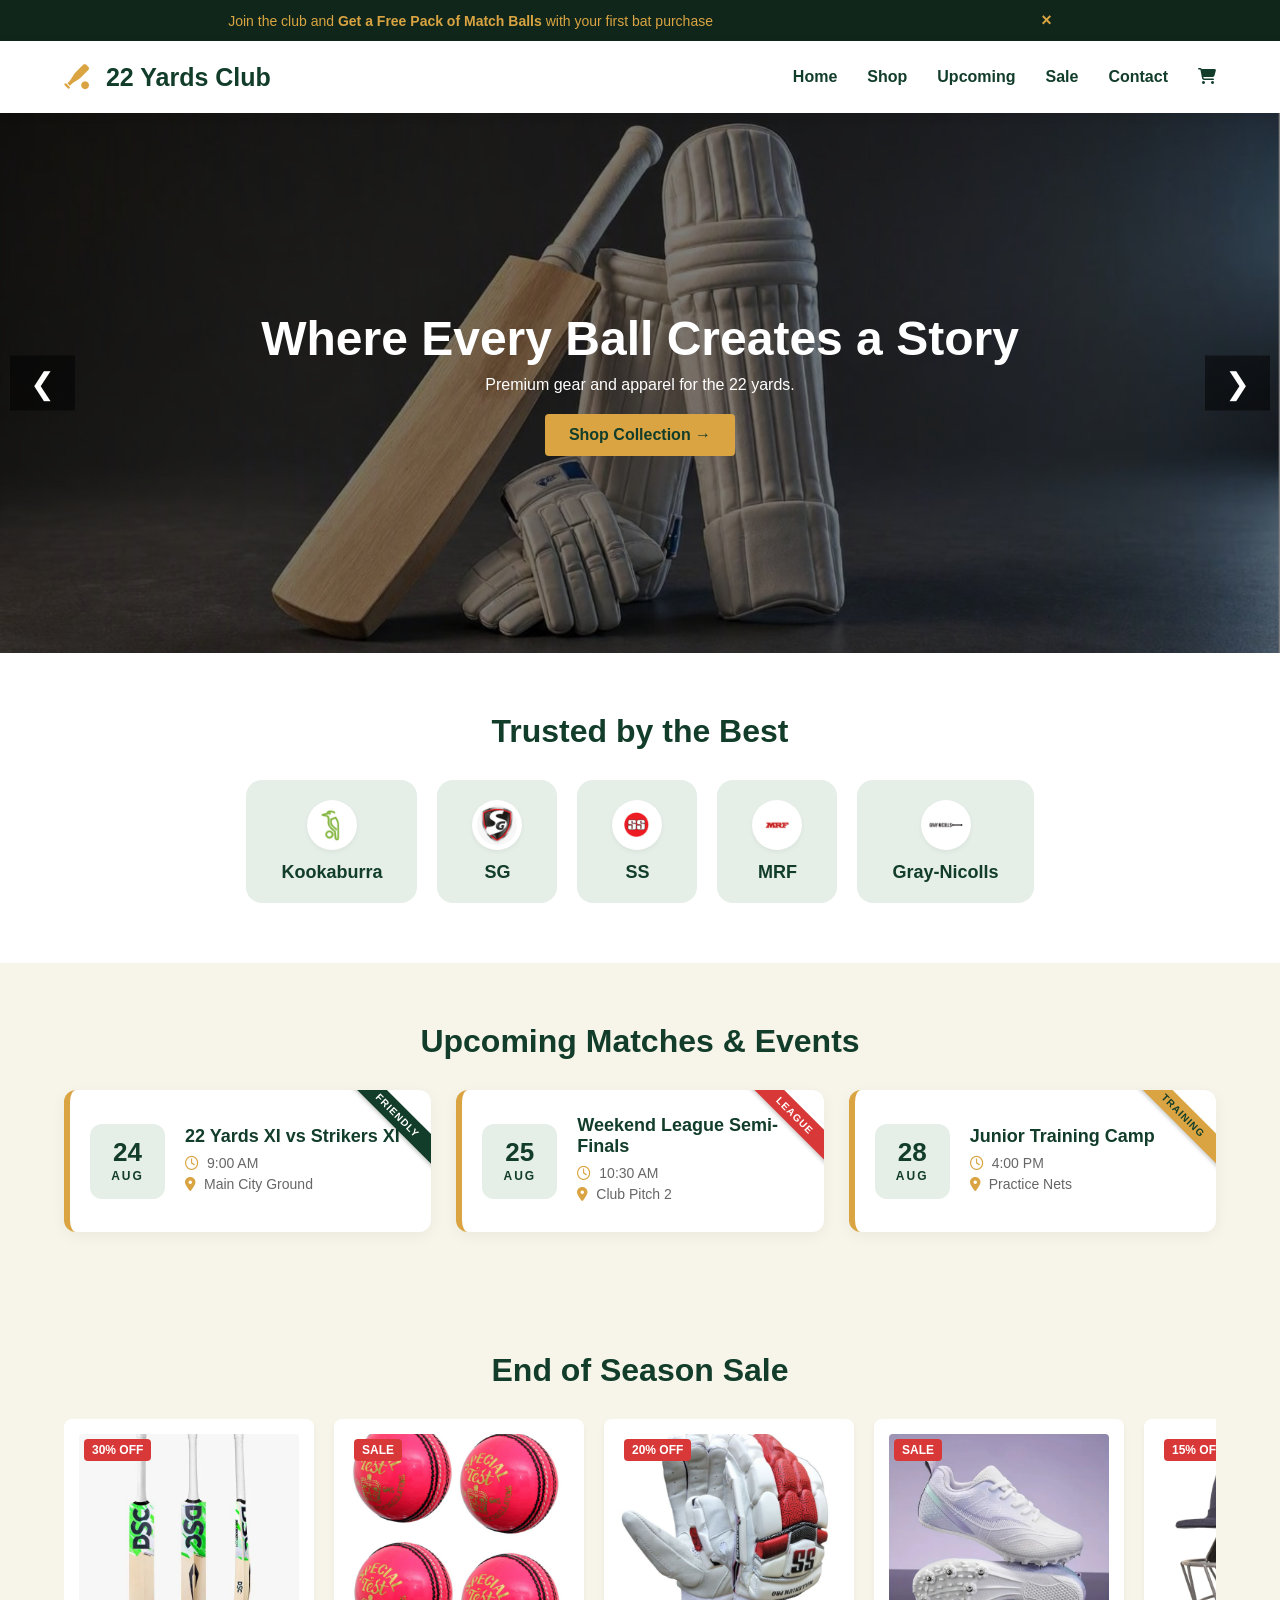
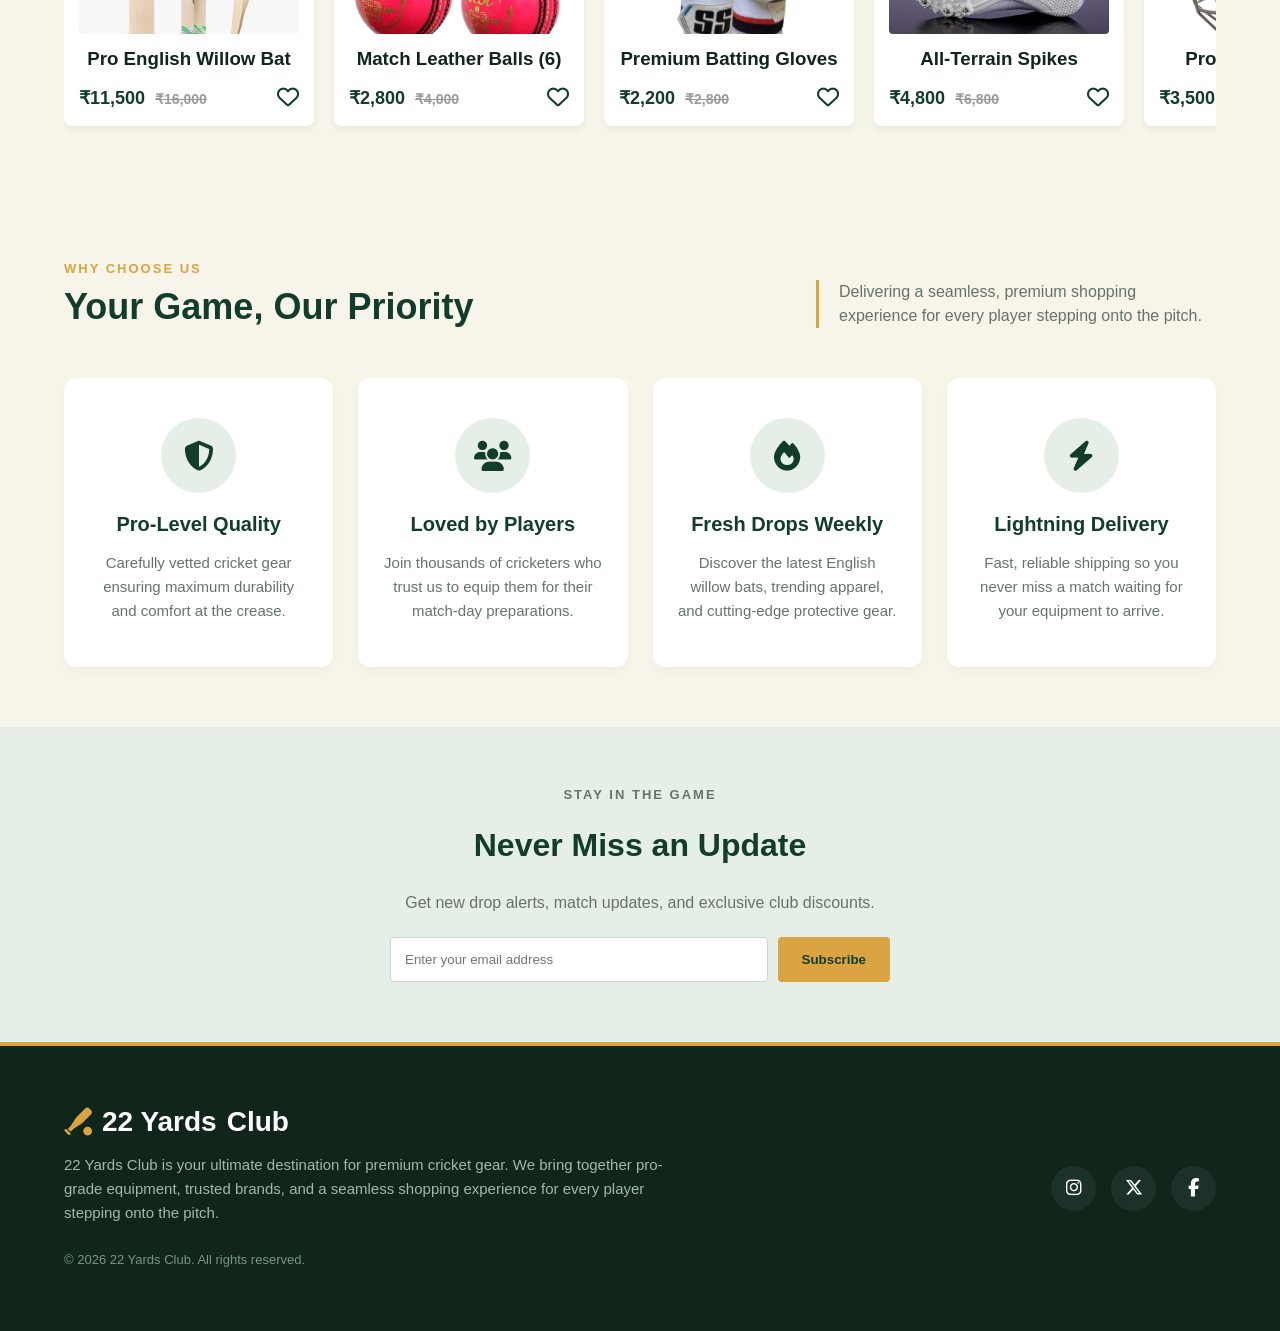
==== index.html @ a6c5555a "Initial Commit - Base Files of 22 Yards Club Website" ====
<!DOCTYPE html>
<html lang="en">

<head>
    <meta charset="UTF-8">
    <meta name="viewport" content="width=device-width, initial-scale=1.0">
    <title> 22 Yards Club - Home</title>

    <!-- Font Awesome for Icons (Updated Version) -->
    <link rel="stylesheet" href="https://cdnjs.cloudflare.com/ajax/libs/font-awesome/6.4.2/css/all.min.css">

    <!-- Link to external CSS -->
    <link rel="stylesheet" href="style.css">
</head>

<body>

    <!-- Top Ad Banner Section-->
    <div id="adbanner">
        <p>Join the club and <b>Get a Free Pack of Match Balls</b> with your first bat purchase</p>
        <span id="closead">&times;</span>
    </div>


    <!-- NavBar Section -->
    <nav>
        <a href="index.html" class="logo">
            <i class="fa-solid fa-baseball-bat-ball"></i>
            <span>22 Yards <b>Club</b></span>
        </a>

        <svg id="menuicon" xmlns="http://www.w3.org/2000/svg" fill="none" viewBox="0 0 24 24" stroke-width="1.5"
            stroke="currentColor">
            <path stroke-linecap="round" stroke-linejoin="round" d="M3.75 6.75h16.5M3.75 12h16.5m-16.5 5.25h16.5" />
        </svg>

        <ul class="nav-links">
            <li><a href="index.html">Home</a></li>
            <li><a href="shop.html">Shop</a></li>
            <li><a href="#upcoming">Upcoming</a></li>
            <li><a href="#sale__section">Sale</a></li>
            <li><a href="contact.html">Contact</a></li>
            <li><a href="cart.html" class="cart-icon"><i class="fa-solid fa-cart-shopping"></i></a></li>
        </ul>
    </nav>


    <!-- Side NavBar Section -->
    <section id="sidenav">
        <div class="close__btn__container">
            <button id="closenav">&times;</button>
        </div>
        <ul>
            <li><a href="index.html">Home</a></li>
            <li><a href="shop.html">Shop</a></li>
            <li><a href="#upcoming">Upcoming</a></li>
            <li><a href="#sale__section">Sale</a></li>
            <li><a href="contact.html">Contact</a></li>
            <li><a href="cart.html">Cart</a></li>
        </ul>
    </section>


    <!-- Slider Banner Section -->
    <section id="slider__wrapper">
        <div id="slider">

            <div class="slide">
                <img src="images/hero_banner/banner1.png" alt="Cricket player batting">
                <div class="slide__overlay">
                    <h1>Where Every Ball Creates a Story</h1>
                    <p>Premium gear and apparel for the 22 yards.</p>
                    <a href="shop.html" class="button">Shop Collection &rarr;</a>
                </div>
            </div>

            <div class="slide">
                <img src="images/hero_banner/banner2.png" alt="Cricket stadium at night">
                <div class="slide__overlay">
                    <h1>Discover Pro-Grade Equipment</h1>
                    <p>New Arrivals from Top Brands.</p>
                    <a href="shop.html" class="button">Explore Gear &rarr;</a>
                </div>
            </div>

            <div class="slide">
                <img src="images/hero_banner/banner3.png" alt="Cricket batsman">
                <div class="slide__overlay">
                    <h1>Train Like a Champion</h1>
                    <p>Exclusive Club Memberships Available.</p>
                    <a href="contact.html" class="button">Join the Club &rarr;</a>
                </div>
            </div>

        </div>
        <button id="prev" class="slider__btn prev">&#10094;</button>
        <button id="next" class="slider__btn next">&#10095;</button>
    </section>


    <!-- Top Brands Section -->
    <section id="brands" class="section__padding">
        <h2>Trusted by the Best</h2>
        <div class="brands__container">
            <div class="brand__badge">
                <img src="images/logos/kookaburra.png" alt="Kookaburra">
                <span>Kookaburra</span>
            </div>
            <div class="brand__badge">
                <img src="images/logos/sg.png" alt="SG">
                <span>SG</span>
            </div>
            <div class="brand__badge">
                <img src="images/logos/ss.png" alt="SS">
                <span>SS</span>
            </div>
            <div class="brand__badge">
                <img src="images/logos/mrf.png" alt="MRF">
                <span>MRF</span>
            </div>
            <div class="brand__badge">
                <img src="images/logos/gray-nicolls.png" alt="Gray-Nicolls">
                <span>Gray-Nicolls</span>
            </div>
        </div>
    </section>


    <!-- Upcomming Matches Section -->
    <section id="upcoming" class="section__padding" style="background: #f7f4e9;">
        <h2>Upcoming Matches & Events</h2>
        <div class="grid__container">

            <div class="match__card">
                <div class="match__date__badge">
                    <span class="day">24</span>
                    <span class="month">AUG</span>
                </div>
                <div class="match__info">
                    <h3>22 Yards XI vs Strikers XI</h3>
                    <p><i class="fa-regular fa-clock"></i> 9:00 AM</p>
                    <p><i class="fa-solid fa-location-dot"></i> Main City Ground</p>
                </div>
                <span class="match__tag">Friendly</span>
            </div>

            <div class="match__card">
                <div class="match__date__badge">
                    <span class="day">25</span>
                    <span class="month">AUG</span>
                </div>
                <div class="match__info">
                    <h3>Weekend League Semi-Finals</h3>
                    <p><i class="fa-regular fa-clock"></i> 10:30 AM</p>
                    <p><i class="fa-solid fa-location-dot"></i> Club Pitch 2</p>
                </div>
                <span class="match__tag" style="background: #d93838;">League</span>
            </div>

            <div class="match__card">
                <div class="match__date__badge">
                    <span class="day">28</span>
                    <span class="month">AUG</span>
                </div>
                <div class="match__info">
                    <h3>Junior Training Camp</h3>
                    <p><i class="fa-regular fa-clock"></i> 4:00 PM</p>
                    <p><i class="fa-solid fa-location-dot"></i> Practice Nets</p>
                </div>
                <span class="match__tag" style="background: #d9a441; color: #123d2a;">Training</span>
            </div>

        </div>
    </section>


    <!-- Sales Section -->
    <section id="sale__section" class="section__padding">
        <h2>End of Season Sale</h2>
        <div class="scroller__container">

            <!-- Product 1 -->
            <div class="scroller__item">
                <span class="sale__badge">30% OFF</span>
                <img src="images/sales/willow_bat.png" alt="Pro English Willow">
                <h3 style="margin-top:10px;">Pro English Willow Bat</h3>
                <div class="item__details">
                    <p class="price">₹11,500 <del>₹16,000</del></p>
                    <button class="like__btn"><i class="fa-regular fa-heart"></i></button>
                </div>
            </div>

            <!-- Product 2 -->
            <div class="scroller__item">
                <span class="sale__badge">SALE</span>
                <img src="images/sales/leather_balls.png" alt="Leather Ball Pack">
                <h3 style="margin-top:10px;">Match Leather Balls (6)</h3>
                <div class="item__details">
                    <p class="price">₹2,800 <del>₹4,000</del></p>
                    <button class="like__btn"><i class="fa-regular fa-heart"></i></button>
                </div>
            </div>

            <!-- Product 3 -->
            <div class="scroller__item">
                <span class="sale__badge">20% OFF</span>
                <img src="images/sales/batting_gloves.png" alt="Batting Gloves">
                <h3 style="margin-top:10px;">Premium Batting Gloves</h3>
                <div class="item__details">
                    <p class="price">₹2,200 <del>₹2,800</del></p>
                    <button class="like__btn"><i class="fa-regular fa-heart"></i></button>
                </div>
            </div>

            <!-- Product 4 -->
            <div class="scroller__item">
                <span class="sale__badge">SALE</span>
                <img src="images/sales/terrain_spikes.png" alt="Cricket Spikes">
                <h3 style="margin-top:10px;">All-Terrain Spikes</h3>
                <div class="item__details">
                    <p class="price">₹4,800 <del>₹6,800</del></p>
                    <button class="like__btn"><i class="fa-regular fa-heart"></i></button>
                </div>
            </div>

            <!-- Product 5 -->
            <div class="scroller__item">
                <span class="sale__badge">15% OFF</span>
                <img src="images/sales/cricket_helmet.png" alt="Cricket Helmet">
                <h3 style="margin-top:10px;">Pro Cricket Helmet</h3>
                <div class="item__details">
                    <p class="price">₹3,500 <del>₹4,100</del></p>
                    <button class="like__btn"><i class="fa-regular fa-heart"></i></button>
                </div>
            </div>

            <!-- Product 6 -->
            <div class="scroller__item">
                <span class="sale__badge">SALE</span>
                <img src="images/sales/wicket_keepin_gloves.png" alt="Wicket Keeping Gloves">
                <h3 style="margin-top:10px;">Wicket Keeping Gloves</h3>
                <div class="item__details">
                    <p class="price">₹2,500 <del>₹3,200</del></p>
                    <button class="like__btn"><i class="fa-regular fa-heart"></i></button>
                </div>
            </div>

            <!-- Product 7 -->
            <div class="scroller__item">
                <span class="sale__badge">40% OFF</span>
                <img src="images/sales/kit_bag.png" alt="Cricket Kit Bag">
                <h3 style="margin-top:10px;">Master Blaster Kit Bag</h3>
                <div class="item__details">
                    <p class="price">₹3,000 <del>₹5,000</del></p>
                    <button class="like__btn"><i class="fa-regular fa-heart"></i></button>
                </div>
            </div>

            <!-- Product 8 -->
            <div class="scroller__item">
                <span class="sale__badge">SALE</span>
                <img src="images/sales/leg_guard.png" alt="Batting Pads">
                <h3 style="margin-top:10px;">Pro Batting Leg Guards</h3>
                <div class="item__details">
                    <p class="price">₹3,800 <del>₹5,500</del></p>
                    <button class="like__btn"><i class="fa-regular fa-heart"></i></button>
                </div>
            </div>

            <!-- Product 9 -->
            <div class="scroller__item">
                <span class="sale__badge">25% OFF</span>
                <img src="images/sales/stumps_set.png" alt="Wooden Stumps">
                <h3 style="margin-top:10px;">Ash Wood Stumps Set</h3>
                <div class="item__details">
                    <p class="price">₹1,500 <del>₹2,000</del></p>
                    <button class="like__btn"><i class="fa-regular fa-heart"></i></button>
                </div>
            </div>

            <!-- Product 10 -->
            <div class="scroller__item">
                <span class="sale__badge">SALE</span>
                <img src="images/sales/thigh_guard.png" alt="Thigh Guard">
                <h3 style="margin-top:10px;">Inner Thigh Guard</h3>
                <div class="item__details">
                    <p class="price">₹800 <del>₹1,200</del></p>
                    <button class="like__btn"><i class="fa-regular fa-heart"></i></button>
                </div>
            </div>

        </div>
    </section>


    <!-- Feedback Section -->
    <section id="club__experience" class="section__padding">

        <div class="experience__header">
            <div>
                <p class="section__label">WHY CHOOSE US</p>
                <h2>Your Game, Our Priority</h2>
            </div>
            <div class="experience__motto">
                <p>Delivering a seamless, premium shopping experience for every player stepping onto the pitch.</p>
            </div>
        </div>

        <div class="experience__grid">

            <div class="experience__card">
                <div class="icon__wrapper">
                    <!-- Swapped to a free tier shield icon -->
                    <i class="fa-solid fa-shield-halved"></i>
                </div>
                <h3>Pro-Level Quality</h3>
                <p>Carefully vetted cricket gear ensuring maximum durability and comfort at the crease.</p>
            </div>

            <div class="experience__card">
                <div class="icon__wrapper">
                    <i class="fa-solid fa-users"></i>
                </div>
                <h3>Loved by Players</h3>
                <p>Join thousands of cricketers who trust us to equip them for their match-day preparations.</p>
            </div>

            <div class="experience__card">
                <div class="icon__wrapper">
                    <i class="fa-solid fa-fire"></i>
                </div>
                <h3>Fresh Drops Weekly</h3>
                <p>Discover the latest English willow bats, trending apparel, and cutting-edge protective gear.</p>
            </div>

            <div class="experience__card">
                <div class="icon__wrapper">
                    <i class="fa-solid fa-bolt"></i>
                </div>
                <h3>Lightning Delivery</h3>
                <p>Fast, reliable shipping so you never miss a match waiting for your equipment to arrive.</p>
            </div>

        </div>
    </section>


    <!-- Newsletter -->
    <section id="newsletter" class="section__padding" style="background: #e5eee7;">
        <p class="section__label">STAY IN THE GAME</p>
        <h2>Never Miss an Update</h2>
        <p>Get new drop alerts, match updates, and exclusive club discounts.</p>
        <div class="newsletter__form">
            <input type="email" placeholder="Enter your email address">
            <button class="button">Subscribe</button>
        </div>
    </section>

    <!-- Footer Section -->
    <footer class="mod__footer">
        <div class="footer__container">

            <div class="footer__left">
                <h2>
                    <i class="fa-solid fa-baseball-bat-ball"></i> 22 Yards <span>Club</span>
                </h2>
                <p>
                    22 Yards Club is your ultimate destination for premium cricket gear. We bring together pro-grade
                    equipment, trusted brands, and a seamless shopping experience for every player stepping onto the
                    pitch.
                </p>
                <p class="copyright">&copy; 2026 22 Yards Club. All rights reserved.</p>
            </div>

            <div class="footer__right">
                <div class="social-icons">
                    <a href="#" aria-label="Instagram"><i class="fa-brands fa-instagram"></i></a>
                    <a href="#" aria-label="X"><i class="fa-brands fa-x-twitter"></i></a>
                    <a href="#" aria-label="Facebook"><i class="fa-brands fa-facebook-f"></i></a>
                </div>
            </div>

        </div>
    </footer>

    <!-- Link to external JS -->
    <script src="index.js"></script>
</body>

</html>
---- style.css ----
/* Global Style */
html {
    scroll-behavior: smooth;
}

* {
    box-sizing: border-box;
    margin: 0;
    padding: 0;
    font-family: 'Segoe UI', Tahoma, Geneva, Verdana, sans-serif;
}

body {
    background: #f7f4e9;
    color: #10261b;
}

a {
    text-decoration: none;
    color: inherit;
}

.section__padding {
    padding: 60px 5%;
    text-align: center;
}

h2 {
    font-size: 32px;
    margin-bottom: 30px;
    color: #123d2a;
}

.section__label {
    color: #d9a441;
    font-weight: 700;
    letter-spacing: 2px;
    font-size: 13px;
    margin-bottom: 10px;
}


/* Top Ad Banner Section */
#adbanner {
    background: #10261b;
    color: #d9a441;
    padding: 10px 5%;
    display: flex;
    justify-content: space-around;
    align-items: center;
    font-size: 14px;
    transition: 0.3s ease;
}

#closead {
    cursor: pointer;
    font-weight: bold;
    font-size: 18px;
}


/* Buttons */
.button,
.button-outline {
    display: inline-block;
    padding: 12px 24px;
    border-radius: 4px;
    font-weight: bold;
    cursor: pointer;
    border: none;
}

.button {
    background: #d9a441;
    color: #123d2a;
    transition: background 0.3s;
}

.button:hover {
    background: #fff;
}

.button-outline {
    border: 2px solid #d9a441;
    color: #d9a441;
    background: transparent;
}

.button-outline:hover {
    background: #d9a441;
    color: #123d2a;
}


/* Navbar Section */
nav {
    display: flex;
    justify-content: space-between;
    align-items: center;
    padding: 0 5%;
    height: 72px;
    background: #ffffff;
    color: #123d2a;
    box-shadow: 0 2px 10px rgba(0, 0, 0, 0.08);
    position: sticky;
    top: 0;
    z-index: 20;
}

.logo {
    font-size: 25px;
    font-weight: 800;
}

.logo i {
    color: #d9a441;
    margin-right: 10px;
}

nav ul {
    list-style: none;
    display: flex;
    gap: 30px;
    font-weight: 600;
}

nav ul a:hover {
    color: #d9a441;
}

#menuicon {
    display: none;
    width: 30px;
    cursor: pointer;
}


/* Side Navbar Section */
#sidenav {
    position: fixed;
    top: 0;
    left: -100%;
    width: 280px;
    height: 100vh;
    background: #123d2a;
    color: white;
    transition: 0.4s;
    z-index: 100;
    padding: 20px;
}

.close__btn__container {
    text-align: right;
}

#closenav {
    background: none;
    border: none;
    color: white;
    font-size: 35px;
    cursor: pointer;
}

#sidenav ul {
    list-style: none;
    margin-top: 20px;
}

#sidenav ul li {
    margin: 25px 0;
    font-size: 18px;
}


/* Slider Banner Section */
#slider__wrapper {
    position: relative;
    overflow: hidden;
    width: 100%;
}

#slider {
    display: flex;
    transition: transform 0.5s ease-in-out;
}

.slide {
    flex: 0 0 100%;
    min-width: 100%;
    height: 60vh;
    display: flex;
    align-items: center;
    justify-content: center;
    color: white;
    text-align: center;
    position: relative;
}

.slide img {
    position: absolute;
    top: 0;
    left: 0;
    width: 100%;
    height: 100%;
    object-fit: cover;
    z-index: 0;
}

.slide__overlay {
    position: absolute;
    inset: 0;
    background: rgba(0, 0, 0, 0.5);
    display: flex;
    flex-direction: column;
    align-items: center;
    justify-content: center;
    padding: 20px;
    z-index: 1;
}

.slide__overlay h1 {
    font-size: 48px;
    margin-bottom: 10px;
}

.slide__overlay p {
    margin-bottom: 20px;
}

.slider__btn {
    position: absolute;
    top: 50%;
    transform: translateY(-50%);
    background: rgba(0, 0, 0, 0.5);
    color: white;
    border: none;
    font-size: 30px;
    padding: 10px 20px;
    cursor: pointer;
    z-index: 10;
}

.slider__btn.prev {
    left: 10px;
}

.slider__btn.next {
    right: 10px;
}


/* Top Brands Section */
#brands {
    background: white;
}

.brands__container {
    display: flex;
    flex-wrap: wrap;
    justify-content: center;
    gap: 20px;
}

.brand__badge {
    background: #e5eee7;
    color: #123d2a;
    padding: 20px 35px;
    border-radius: 16px;
    font-weight: bold;
    font-size: 18px;
    display: flex;
    flex-direction: column;
    align-items: center;
    justify-content: center;
    gap: 12px;
    transition: transform 0.3s ease, box-shadow 0.3s ease;
    cursor: pointer;
}

.brand__badge img {
    width: 50px;
    height: 50px;
    object-fit: contain;
    border-radius: 50%;
    background: white;
    padding: 5px;
    box-shadow: 0 2px 5px rgba(0, 0, 0, 0.05);
}

.brand__badge:hover {
    transform: scale(1.15) translateY(-5px);
    box-shadow: 0 10px 15px rgba(0, 0, 0, 0.1);
}


/* Upcomming Matches Section */
.grid__container {
    display: grid;
    grid-template-columns: repeat(auto-fit, minmax(300px, 1fr));
    gap: 25px;
}

.match__card {
    background: white;
    border-left: 6px solid #d9a441;
    border-radius: 12px;
    padding: 25px 20px;
    box-shadow: 0 4px 15px rgba(0, 0, 0, 0.05);
    display: flex;
    align-items: center;
    gap: 20px;
    position: relative;
    overflow: hidden;
    cursor: pointer;
    transition: all 0.4s cubic-bezier(0.175, 0.885, 0.32, 1.275);
}

.match__card:hover {
    transform: translateY(-8px) scale(1.02);
    box-shadow: 0 15px 35px rgba(18, 61, 42, 0.15);
    border-left-color: #123d2a;
}

.match__card:hover h3 {
    color: #d9a441;
}

.match__card:hover .match__date__badge {
    background: #123d2a;
    color: white;
}

.match__date__badge {
    background: #e5eee7;
    color: #123d2a;
    min-width: 75px;
    height: 75px;
    text-align: center;
    border-radius: 12px;
    display: flex;
    flex-direction: column;
    justify-content: center;
    transition: all 0.3s ease;
}

.match__date__badge .day {
    font-size: 26px;
    font-weight: 900;
    line-height: 1;
}

.match__date__badge .month {
    font-size: 12px;
    font-weight: 700;
    letter-spacing: 2px;
    margin-top: 4px;
}

.match__info {
    text-align: left;
}

.match__info h3 {
    color: #123d2a;
    margin-bottom: 8px;
    font-size: 18px;
    transition: color 0.3s ease;
}

.match__info p {
    color: #666;
    font-size: 14px;
    margin-bottom: 5px;
    display: flex;
    align-items: center;
    gap: 8px;
}

.match__info i {
    color: #d9a441;
}

.match__tag {
    position: absolute;
    top: 15px;
    right: -30px;
    background: #123d2a;
    color: white;
    font-size: 10px;
    font-weight: bold;
    padding: 5px 35px;
    transform: rotate(45deg);
    text-transform: uppercase;
    letter-spacing: 1px;
    box-shadow: 0 2px 4px rgba(0, 0, 0, 0.2);
}


/* Sales Section */
.scroller__container {
    display: flex;
    gap: 20px;
    overflow-x: auto;
    padding-bottom: 15px;
    scrollbar-width: none;
}

.scroller__container::-webkit-scrollbar {
    display: none;
}

.scroller__item {
    min-width: 250px;
    background: white;
    border-radius: 8px;
    position: relative;
    padding: 15px;
    box-shadow: 0 4px 6px rgba(0, 0, 0, 0.05);
    transition: transform 0.3s ease, box-shadow 0.3s ease;
}

.scroller__item:hover {
    transform: translateY(-8px) scale(1.02);
    box-shadow: 0 12px 24px rgba(0, 0, 0, 0.12);
}

.scroller__item img {
    width: 100%;
    height: 200px;
    object-fit: cover;
    border-radius: 4px;
    background: #eee;
}

.sale__badge {
    position: absolute;
    top: 20px;
    left: 20px;
    background: #d93838;
    color: white;
    padding: 4px 8px;
    font-size: 12px;
    font-weight: bold;
    border-radius: 4px;
}

.item__details {
    display: flex;
    justify-content: space-between;
    align-items: center;
    margin-top: 15px;
}

.price {
    font-weight: bold;
    color: #123d2a;
    font-size: 18px;
}

.price del {
    color: #999;
    font-size: 14px;
    margin-left: 5px;
}

.like__btn {
    background: none;
    border: none;
    font-size: 22px;
    color: #123d2a;
    cursor: pointer;
    transition: color 0.3s;
}

.like__btn.active {
    color: #d93838;
}


/* Feedback Section */
#club__experience {
    background: #f7f4e9;
}

.experience__header {
    display: flex;
    justify-content: space-between;
    align-items: flex-end;
    margin-bottom: 50px;
    text-align: left;
    gap: 20px;
}

.experience__header h2 {
    margin-bottom: 0;
    font-size: 36px;
}

.experience__motto {
    max-width: 400px;
    border-left: 3px solid #d9a441;
    padding-left: 20px;
}

.experience__motto p {
    color: #66736b;
    font-size: 16px;
    line-height: 1.5;
    margin: 0;
}

.experience__grid {
    display: grid;
    grid-template-columns: repeat(auto-fit, minmax(240px, 1fr));
    gap: 25px;
}

.experience__card {
    background: white;
    padding: 40px 25px;
    border-radius: 12px;
    box-shadow: 0 4px 10px rgba(0, 0, 0, 0.03);
    text-align: center;
    border-bottom: 4px solid transparent;
    transition: transform 0.3s ease, box-shadow 0.3s ease, border-color 0.3s ease;
}

.experience__card:hover {
    transform: translateY(-8px);
    box-shadow: 0 15px 30px rgba(18, 61, 42, 0.08);
    border-bottom-color: #d9a441;
}

.icon__wrapper {
    width: 75px;
    height: 75px;
    background: #e5eee7;
    border-radius: 50%;
    display: flex;
    align-items: center;
    justify-content: center;
    margin: 0 auto 20px;
    transition: background 0.3s ease;
}

.icon__wrapper i {
    font-size: 30px;
    color: #123d2a;
    transition: color 0.3s ease;
}

.experience__card:hover .icon__wrapper {
    background: #123d2a;
}

.experience__card:hover .icon__wrapper i {
    color: #d9a441;
}

.experience__card h3 {
    color: #123d2a;
    font-size: 20px;
    margin-bottom: 15px;
}

.experience__card p {
    color: #66736b;
    font-size: 15px;
    line-height: 1.6;
    margin: 0;
}


/* Newsletter Section */
#newsletter {
    background: #f7f4e9;
}

#newsletter p {
    color: #66736b;
    margin-bottom: 25px;
}

.newsletter__form {
    max-width: 500px;
    margin: 0 auto;
    display: flex;
    gap: 10px;
}

.newsletter__form input {
    flex: 1;
    padding: 14px;
    border: 1px solid #cbd5ce;
    border-radius: 4px;
    outline: none;
}


/* Footer Section */
.mod__footer {
    background-color: #10261b;
    color: #d7e2db;
    padding: 60px 5%;
    border-top: 4px solid #d9a441;
}

.footer__container {
    display: flex;
    justify-content: space-between;
    align-items: center;
    max-width: 1200px;
    margin: 0 auto;
    gap: 40px;
}

.footer__left {
    max-width: 600px;
    text-align: left;
}

.footer__left h2 {
    color: #ffffff;
    font-size: 28px;
    margin-bottom: 15px;
    display: flex;
    align-items: center;
    gap: 10px;
}

.footer__left h2 i {
    color: #d9a441;
}

.footer__left p {
    font-size: 15px;
    line-height: 1.6;
    margin-bottom: 25px;
    color: #a3b8ad;
}

.footer__left .copyright {
    font-size: 13px;
    margin-bottom: 0;
    color: #7a9486;
}

.footer__right {
    display: flex;
    justify-content: flex-end;
}

.social-icons {
    display: flex;
    gap: 15px;
}

.social-icons a {
    display: inline-flex;
    align-items: center;
    justify-content: center;
    width: 45px;
    height: 45px;
    background: rgba(255, 255, 255, 0.05);
    color: #ffffff;
    border-radius: 50%;
    font-size: 18px;
    transition: all 0.3s ease;
}

.social-icons a:hover {
    background: #d9a441;
    color: #10261b;
    transform: translateY(-4px);
}



/* Media Queries for Mobile View */
@media (max-width: 768px) {
    .nav-links {
        display: none;
    }

    #menuicon {
        display: block;
    }

    .slide h1 {
        font-size: 36px;
    }

    .newsletter-form {
        flex-direction: column;
    }

    .experience__header {
        flex-direction: column;
        align-items: flex-start;
    }

    .experience__motto {
        border-left: none;
        border-top: 3px solid #d9a441;
        padding-left: 0;
        padding-top: 15px;
    }

    .footer__container {
        flex-direction: column;
        align-items: flex-start;
        gap: 30px;
    }

    .ffooter__right {
        justify-content: flex-start;
    }
}
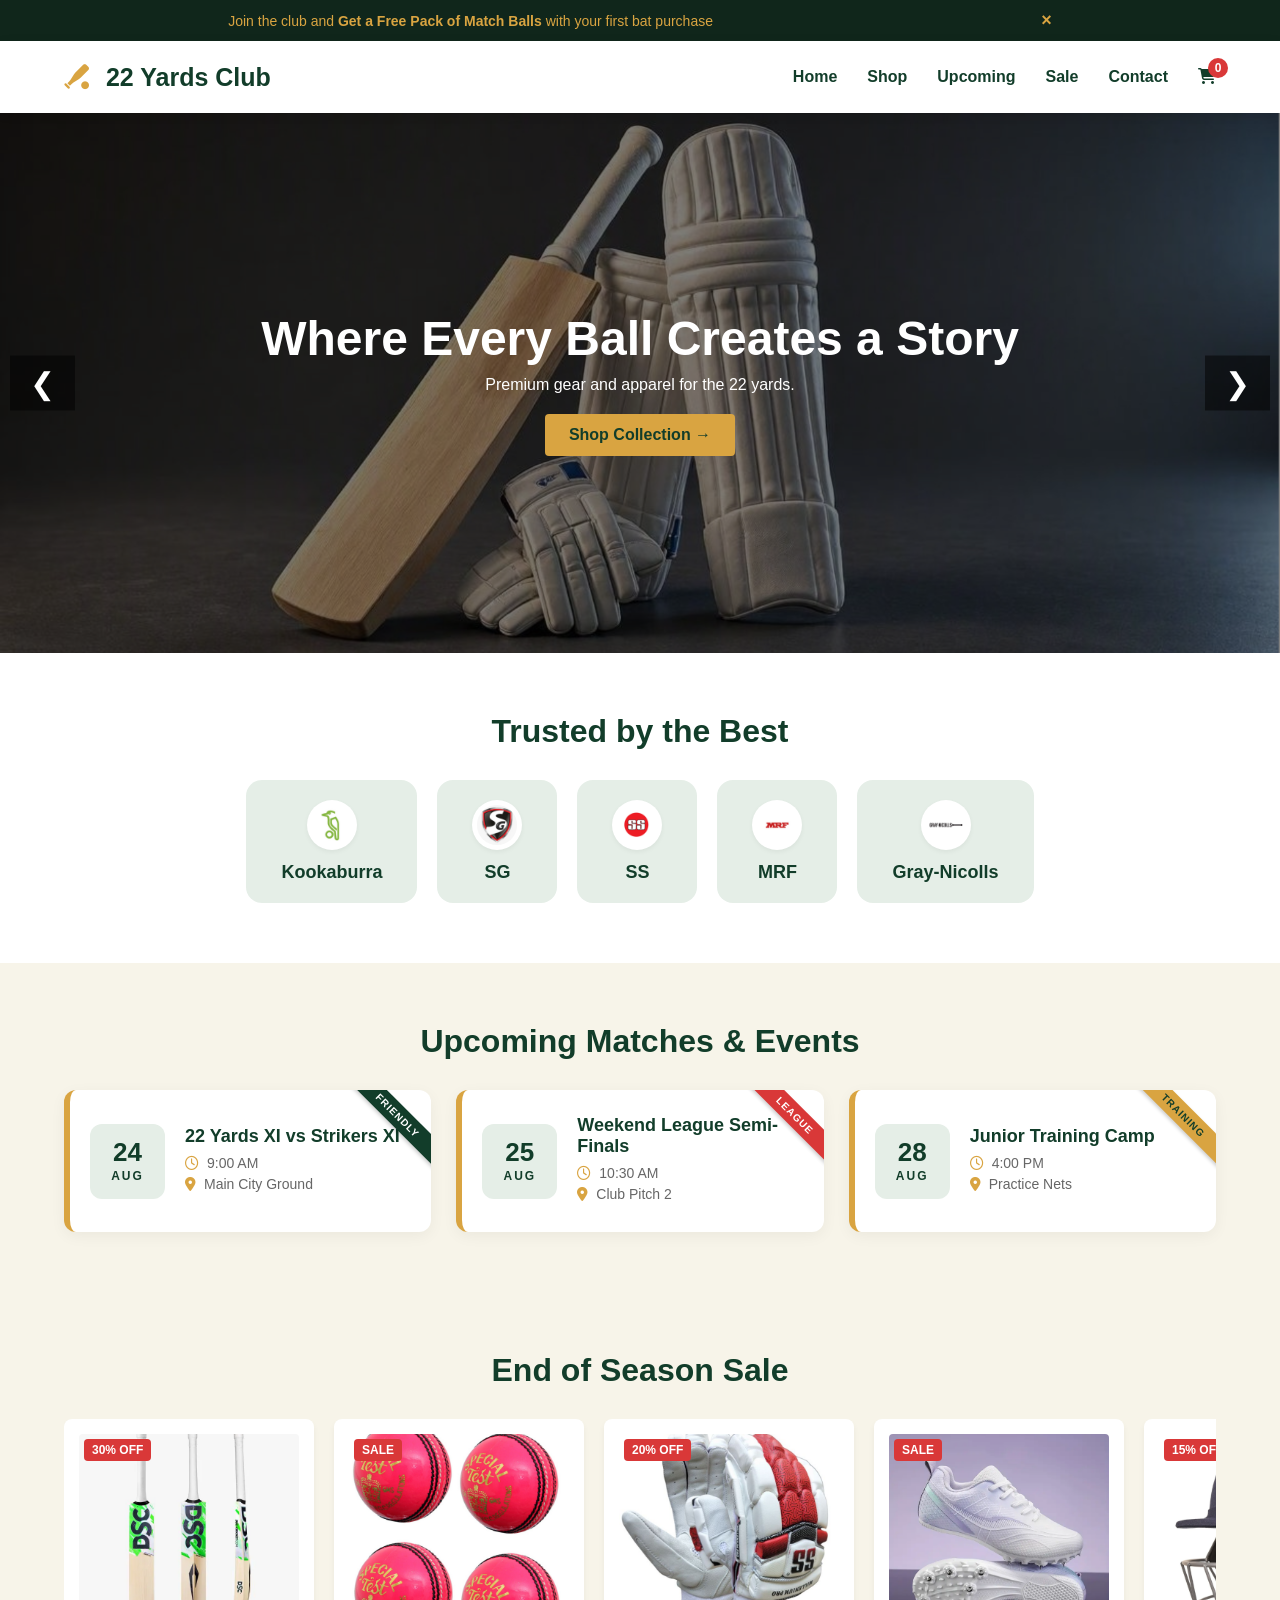
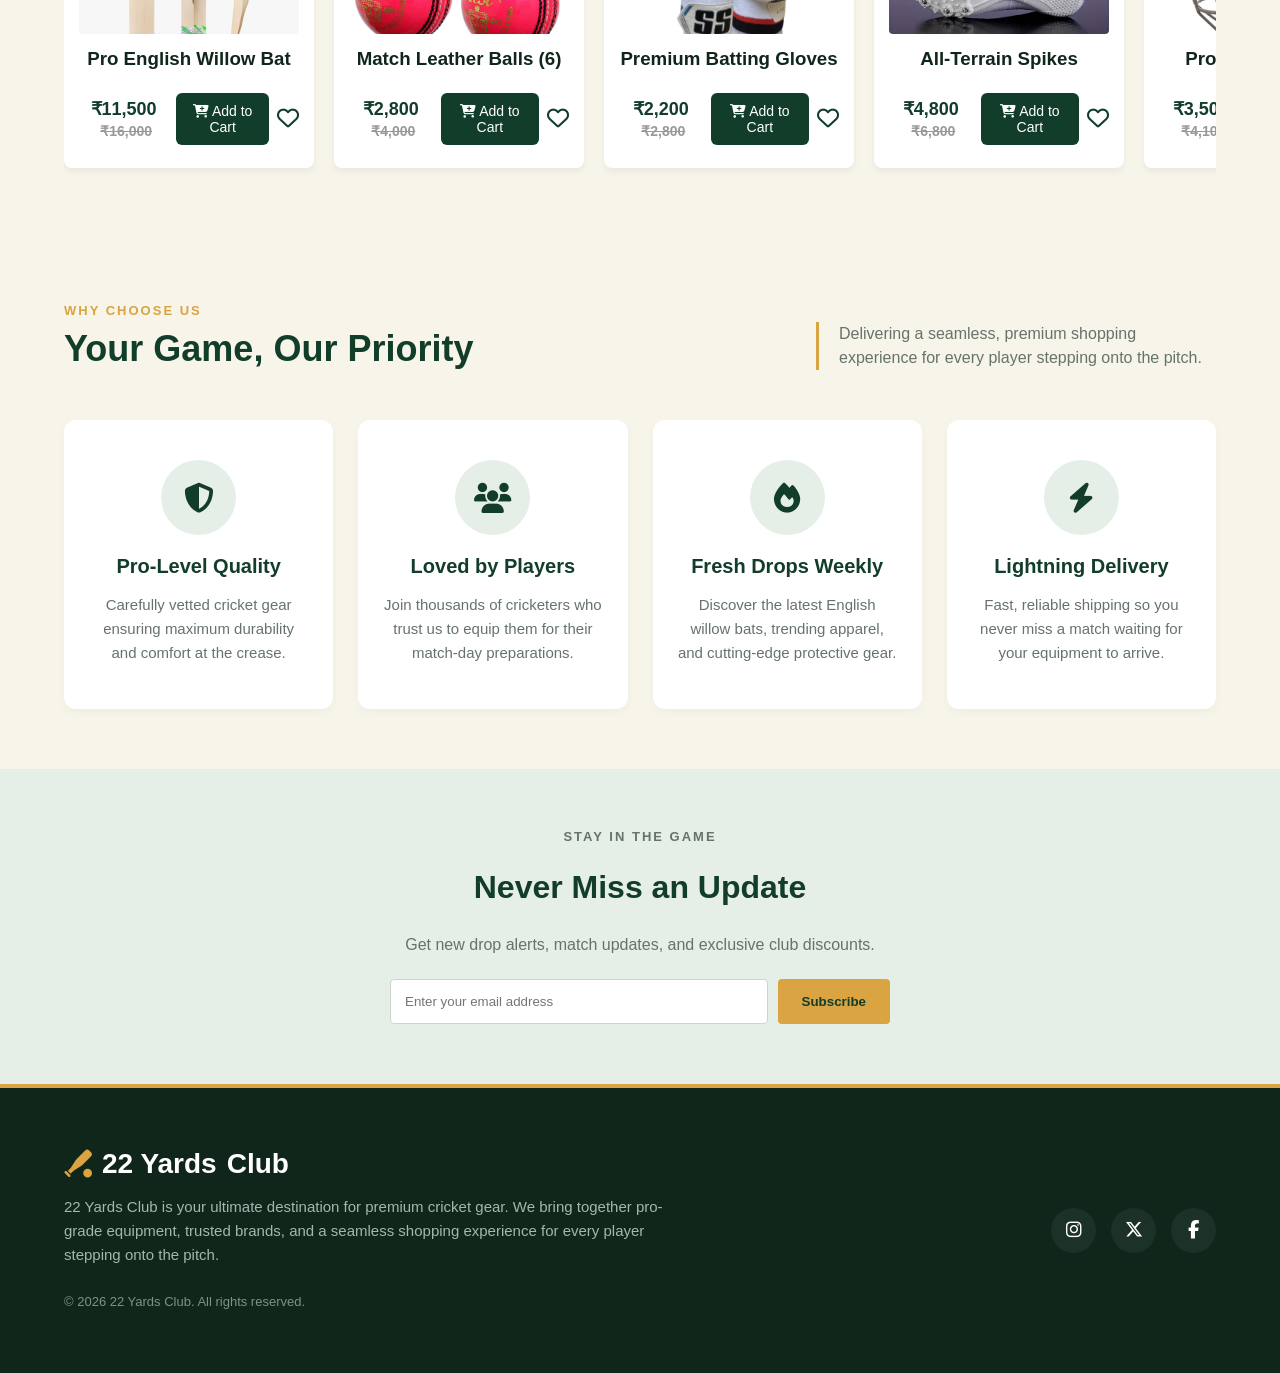
==== commit 19f46984: "Add cart functionality" ====
--- a/index.html
+++ b/index.html
@@ -40,7 +40,12 @@
             <li><a href="#upcoming">Upcoming</a></li>
             <li><a href="#sale__section">Sale</a></li>
             <li><a href="contact.html">Contact</a></li>
-            <li><a href="cart.html" class="cart-icon"><i class="fa-solid fa-cart-shopping"></i></a></li>
+            <li>
+            <a href="cart.html" class="cart-icon">
+                <i class="fa-solid fa-cart-shopping"></i>
+                <span id="cart-count">0</span>
+            </a>
+           </li>
         </ul>
     </nav>
 
@@ -186,7 +191,17 @@
                 <h3 style="margin-top:10px;">Pro English Willow Bat</h3>
                 <div class="item__details">
                     <p class="price">₹11,500 <del>₹16,000</del></p>
-                    <button class="like__btn"><i class="fa-regular fa-heart"></i></button>
+                    <button 
+                    class="add-cart-btn"
+                    data-name="Pro English Willow Bat"
+                    data-price="11500"
+                    data-image="images/sales/willow_bat.png">
+                    <i class="fa-solid fa-cart-plus"></i>
+                    Add to Cart
+                   </button>
+                    <button class="like__btn">
+                    <i class="fa-regular fa-heart"></i>
+                    </button>
                 </div>
             </div>
 
@@ -197,6 +212,14 @@
                 <h3 style="margin-top:10px;">Match Leather Balls (6)</h3>
                 <div class="item__details">
                     <p class="price">₹2,800 <del>₹4,000</del></p>
+                    <button 
+                    class="add-cart-btn"
+                    data-name="Leather Ball Pack"
+                    data-price="₹2,800"
+                    data-image="images/sales/leather_balls.png">
+                    <i class="fa-solid fa-cart-plus"></i>
+                    Add to Cart
+                   </button>
                     <button class="like__btn"><i class="fa-regular fa-heart"></i></button>
                 </div>
             </div>
@@ -208,6 +231,14 @@
                 <h3 style="margin-top:10px;">Premium Batting Gloves</h3>
                 <div class="item__details">
                     <p class="price">₹2,200 <del>₹2,800</del></p>
+                    <button 
+                    class="add-cart-btn"
+                    data-name="Batting Gloves"
+                    data-price="₹2,200"
+                    data-image="images/sales/batting_gloves.png">
+                    <i class="fa-solid fa-cart-plus"></i>
+                    Add to Cart
+                   </button>
                     <button class="like__btn"><i class="fa-regular fa-heart"></i></button>
                 </div>
             </div>
@@ -219,6 +250,14 @@
                 <h3 style="margin-top:10px;">All-Terrain Spikes</h3>
                 <div class="item__details">
                     <p class="price">₹4,800 <del>₹6,800</del></p>
+                     <button 
+                    class="add-cart-btn"
+                    data-name="Cricket Spikes"
+                    data-price="₹4,800"
+                    data-image="images/sales/terrain_spikes.png">
+                    <i class="fa-solid fa-cart-plus"></i>
+                    Add to Cart
+                   </button>
                     <button class="like__btn"><i class="fa-regular fa-heart"></i></button>
                 </div>
             </div>
@@ -230,6 +269,14 @@
                 <h3 style="margin-top:10px;">Pro Cricket Helmet</h3>
                 <div class="item__details">
                     <p class="price">₹3,500 <del>₹4,100</del></p>
+                    <button 
+                    class="add-cart-btn"
+                    data-name="Pro Cricket Helmet"
+                    data-price="₹3,500"
+                    data-image="images/sales/cricket_helmet.png">
+                    <i class="fa-solid fa-cart-plus"></i>
+                    Add to Cart
+                   </button>
                     <button class="like__btn"><i class="fa-regular fa-heart"></i></button>
                 </div>
             </div>
@@ -241,6 +288,14 @@
                 <h3 style="margin-top:10px;">Wicket Keeping Gloves</h3>
                 <div class="item__details">
                     <p class="price">₹2,500 <del>₹3,200</del></p>
+                    <button 
+                    class="add-cart-btn"
+                    data-name="Wicket Keeping Gloves"
+                    data-price="₹2,500"
+                    data-image="images/sales/wicket_keepin_gloves.png">
+                    <i class="fa-solid fa-cart-plus"></i>
+                    Add to Cart
+                   </button>
                     <button class="like__btn"><i class="fa-regular fa-heart"></i></button>
                 </div>
             </div>
@@ -252,6 +307,14 @@
                 <h3 style="margin-top:10px;">Master Blaster Kit Bag</h3>
                 <div class="item__details">
                     <p class="price">₹3,000 <del>₹5,000</del></p>
+                     <button 
+                    class="add-cart-btn"
+                    data-name="Master Blaster Kit Bag"
+                    data-price="₹3,000"
+                    data-image="images/sales/kit_bag.png">
+                    <i class="fa-solid fa-cart-plus"></i>
+                    Add to Cart
+                   </button>
                     <button class="like__btn"><i class="fa-regular fa-heart"></i></button>
                 </div>
             </div>
@@ -263,6 +326,14 @@
                 <h3 style="margin-top:10px;">Pro Batting Leg Guards</h3>
                 <div class="item__details">
                     <p class="price">₹3,800 <del>₹5,500</del></p>
+                    <button 
+                    class="add-cart-btn"
+                    data-name="Pro Batting Leg Guards"
+                    data-price="₹3,800"
+                    data-image="images/sales/leg_guard.png">
+                    <i class="fa-solid fa-cart-plus"></i>
+                    Add to Cart
+                   </button>
                     <button class="like__btn"><i class="fa-regular fa-heart"></i></button>
                 </div>
             </div>
@@ -274,6 +345,14 @@
                 <h3 style="margin-top:10px;">Ash Wood Stumps Set</h3>
                 <div class="item__details">
                     <p class="price">₹1,500 <del>₹2,000</del></p>
+                     <button 
+                    class="add-cart-btn"
+                    data-name="Wooden Stumps"
+                    data-price="₹1,500"
+                    data-image="images/sales/stumps_set.png">
+                    <i class="fa-solid fa-cart-plus"></i>
+                    Add to Cart
+                   </button>
                     <button class="like__btn"><i class="fa-regular fa-heart"></i></button>
                 </div>
             </div>
@@ -285,6 +364,14 @@
                 <h3 style="margin-top:10px;">Inner Thigh Guard</h3>
                 <div class="item__details">
                     <p class="price">₹800 <del>₹1,200</del></p>
+                     <button 
+                    class="add-cart-btn"
+                    data-name="Thigh Guard"
+                    data-price="₹800"
+                    data-image="images/sales/thigh_guard.png">
+                    <i class="fa-solid fa-cart-plus"></i>
+                    Add to Cart
+                   </button>
                     <button class="like__btn"><i class="fa-regular fa-heart"></i></button>
                 </div>
             </div>
--- a/style.css
+++ b/style.css
@@ -715,4 +715,779 @@
     .ffooter__right {
         justify-content: flex-start;
     }
+}
+/* ================= SHOP HERO ================= */
+
+#shop__hero {
+    min-height: 330px;
+    background: #123d2a;
+    color: white;
+
+    display: flex;
+    align-items: center;
+    justify-content: center;
+
+    text-align: center;
+
+    padding: 50px 5%;
+
+    position: relative;
+    overflow: hidden;
+}
+
+#shop__hero::before {
+    content: "";
+
+    position: absolute;
+
+    width: 350px;
+    height: 350px;
+
+    border: 2px solid rgba(217, 164, 65, 0.25);
+
+    border-radius: 50%;
+
+    right: -100px;
+    top: -100px;
+}
+
+#shop__hero::after {
+    content: "";
+
+    position: absolute;
+
+    width: 250px;
+    height: 250px;
+
+    border: 2px solid rgba(217, 164, 65, 0.15);
+
+    border-radius: 50%;
+
+    left: -80px;
+    bottom: -100px;
+}
+
+.shop__hero__content {
+    position: relative;
+
+    z-index: 2;
+
+    max-width: 700px;
+}
+
+.shop__hero__content .section__label {
+    color: #d9a441;
+}
+
+.shop__hero__content h1 {
+    font-size: 48px;
+
+    margin-bottom: 15px;
+}
+
+.shop__hero__content p:last-child {
+    color: #d7e2db;
+
+    font-size: 17px;
+
+    line-height: 1.6;
+}
+
+
+/* ================= SHOP FILTERS ================= */
+
+.shop__filters {
+    display: flex;
+
+    justify-content: center;
+
+    align-items: center;
+
+    flex-wrap: wrap;
+
+    gap: 12px;
+
+    margin-bottom: 45px;
+}
+
+.filter__btn {
+    padding: 11px 22px;
+
+    border: 2px solid #123d2a;
+
+    border-radius: 4px;
+
+    background: transparent;
+
+    color: #123d2a;
+
+    font-weight: 600;
+
+    cursor: pointer;
+
+    transition: all 0.3s ease;
+}
+
+.filter__btn:hover,
+.filter__btn.active {
+    background: #123d2a;
+
+    color: #d9a441;
+}
+
+
+/* ================= PRODUCT GRID ================= */
+
+.shop__grid {
+    display: grid;
+
+    grid-template-columns:
+        repeat(auto-fit, minmax(230px, 1fr));
+
+    gap: 25px;
+
+    text-align: left;
+}
+
+
+/* ================= PRODUCT CARD ================= */
+
+.shop__product {
+    background: white;
+
+    border-radius: 10px;
+
+    overflow: hidden;
+
+    box-shadow:
+        0 4px 12px rgba(0, 0, 0, 0.06);
+
+    transition:
+        transform 0.3s ease,
+        box-shadow 0.3s ease;
+}
+
+.shop__product:hover {
+    transform: translateY(-8px);
+
+    box-shadow:
+        0 15px 30px rgba(18, 61, 42, 0.12);
+}
+
+
+/* ================= PRODUCT IMAGE ================= */
+
+.shop__image {
+    height: 270px;
+
+    background: #e5eee7;
+
+    position: relative;
+
+    overflow: hidden;
+}
+
+.shop__image img {
+    width: 100%;
+
+    height: 100%;
+
+    object-fit: cover;
+
+    display: block;
+
+    transition: transform 0.4s ease;
+}
+
+.shop__product:hover .shop__image img {
+    transform: scale(1.06);
+}
+
+
+/* ================= PRODUCT BADGE ================= */
+
+.shop__badge {
+    position: absolute;
+
+    top: 15px;
+    left: 15px;
+
+    background: #d9a441;
+
+    color: #123d2a;
+
+    padding: 5px 10px;
+
+    border-radius: 4px;
+
+    font-size: 11px;
+
+    font-weight: 800;
+
+    text-transform: uppercase;
+
+    z-index: 2;
+}
+
+
+/* ================= WISHLIST ================= */
+
+.shop__wishlist {
+    position: absolute;
+
+    top: 15px;
+    right: 15px;
+
+    width: 38px;
+    height: 38px;
+
+    border: none;
+
+    border-radius: 50%;
+
+    background: white;
+
+    color: #123d2a;
+
+    cursor: pointer;
+
+    font-size: 17px;
+
+    display: flex;
+
+    align-items: center;
+
+    justify-content: center;
+
+    box-shadow:
+        0 3px 10px rgba(0, 0, 0, 0.1);
+
+    transition: all 0.3s ease;
+
+    z-index: 2;
+}
+
+.shop__wishlist:hover {
+    background: #123d2a;
+
+    color: #d9a441;
+}
+
+.shop__wishlist.active {
+    color: #d93838;
+}
+
+
+/* ================= PRODUCT DETAILS ================= */
+
+.shop__details {
+    padding: 20px;
+}
+
+.shop__category {
+    color: #d9a441;
+
+    font-size: 12px;
+
+    font-weight: 700;
+
+    text-transform: uppercase;
+
+    letter-spacing: 1px;
+
+    margin-bottom: 8px;
+}
+
+.shop__details h3 {
+    color: #123d2a;
+
+    font-size: 18px;
+
+    margin-bottom: 10px;
+
+    min-height: 44px;
+}
+
+
+/* ================= RATING ================= */
+
+.shop__rating {
+    color: #d9a441;
+
+    font-size: 14px;
+
+    margin-bottom: 12px;
+}
+
+.shop__rating span {
+    color: #777;
+
+    font-size: 12px;
+}
+
+
+/* ================= PRICE ================= */
+
+.shop__price {
+    color: #123d2a;
+
+    font-size: 20px;
+
+    font-weight: 800;
+
+    margin-bottom: 15px;
+}
+
+
+/* ================= ADD TO CART ================= */
+
+.shop__cart {
+    width: 100%;
+
+    padding: 12px;
+
+    border: 2px solid #123d2a;
+
+    background: transparent;
+
+    color: #123d2a;
+
+    border-radius: 4px;
+
+    font-weight: 700;
+
+    cursor: pointer;
+
+    transition: all 0.3s ease;
+}
+
+.shop__cart:hover {
+    background: #123d2a;
+
+    color: #d9a441;
+}
+
+
+/* ================= HIDDEN PRODUCTS ================= */
+
+.shop__product.hidden {
+    display: none;
+}
+
+
+/* ================= ACTIVE NAV LINK ================= */
+
+.active__link {
+    color: #d9a441 !important;
+}
+
+
+/* ================= SHOP SEARCH ================= */
+
+.shop__search {
+    max-width: 650px;
+
+    margin: 30px auto 35px;
+
+    position: relative;
+
+    display: flex;
+
+    align-items: center;
+
+    background: #ffffff;
+
+    border: 1px solid #ddd;
+
+    border-radius: 50px;
+
+    padding: 0 20px;
+
+    height: 55px;
+
+    box-shadow:
+        0 5px 15px rgba(0, 0, 0, 0.08);
+}
+
+.shop__search > i {
+    flex-shrink: 0;
+
+    font-size: 18px;
+
+    color: #777;
+
+    margin-right: 12px;
+}
+
+.shop__search input {
+    width: 100%;
+
+    min-width: 0;
+
+    height: 100%;
+
+    border: none;
+
+    outline: none;
+
+    font-size: 16px;
+
+    background: transparent;
+
+    color: #222;
+}
+
+.shop__search input::placeholder {
+    color: #999;
+}
+
+#clearSearch {
+    flex-shrink: 0;
+
+    border: none;
+
+    background: transparent;
+
+    cursor: pointer;
+
+    color: #888;
+
+    font-size: 17px;
+
+    display: none;
+}
+
+#clearSearch:hover {
+    color: #222;
+}
+
+
+/* ================= SIDE NAVBAR ================= */
+
+#sidenav {
+    position: fixed;
+
+    top: 0;
+
+    left: -280px;
+
+    width: 280px;
+
+    height: 100vh;
+
+    background: #123d2a;
+
+    color: white;
+
+    z-index: 9999;
+
+    transition: left 0.3s ease;
+
+    padding: 20px;
+}
+
+#sidenav.active {
+    left: 0;
+}
+
+.close__btn__container {
+    display: flex;
+
+    justify-content: flex-end;
+}
+
+#closenav {
+    background: transparent;
+
+    border: none;
+
+    color: white;
+
+    font-size: 35px;
+
+    cursor: pointer;
+}
+
+#closenav:hover {
+    color: #d9a441;
+}
+
+#sidenav ul {
+    list-style: none;
+
+    padding: 40px 0 0;
+}
+
+#sidenav ul li {
+    margin-bottom: 20px;
+}
+
+#sidenav ul li a {
+    color: white;
+
+    text-decoration: none;
+
+    font-size: 18px;
+
+    font-weight: 600;
+}
+
+#sidenav ul li a:hover {
+    color: #d9a441;
+}
+
+
+/* ================= MOBILE MENU ICON ================= */
+
+#menuicon {
+    display: none;
+
+    width: 30px;
+
+    height: 30px;
+
+    cursor: pointer;
+
+    color: #123d2a;
+}
+
+
+/* ================= MOBILE SHOP ================= */
+
+@media (max-width: 768px) {
+
+    #menuicon {
+        display: block;
+    }
+
+    .nav-links {
+        display: none;
+    }
+
+    #shop__hero {
+        min-height: 280px;
+    }
+
+    .shop__hero__content h1 {
+        font-size: 36px;
+    }
+
+    .shop__hero__content p:last-child {
+        font-size: 15px;
+    }
+
+    .shop__filters {
+        gap: 8px;
+    }
+
+    .filter__btn {
+        padding: 9px 15px;
+
+        font-size: 13px;
+    }
+
+    .shop__grid {
+        grid-template-columns:
+            repeat(2, minmax(0, 1fr));
+
+        gap: 15px;
+    }
+
+    .shop__image {
+        height: 210px;
+    }
+
+    .shop__details {
+        padding: 15px;
+    }
+
+    .shop__details h3 {
+        font-size: 15px;
+
+        min-height: auto;
+    }
+
+    .shop__price {
+        font-size: 17px;
+    }
+
+    .shop__search {
+        height: 50px;
+
+        padding: 0 15px;
+    }
+
+    .shop__search input {
+        font-size: 14px;
+    }
+}
+
+
+
+
+
+/* ================= SMALL MOBILE ================= */
+
+@media (max-width: 480px) {
+
+    .shop__grid {
+        grid-template-columns: 1fr;
+    }
+
+    .shop__image {
+        height: 260px;
+    }
+
+    #shop__hero {
+        min-height: 250px;
+
+        padding: 40px 20px;
+    }
+
+    .shop__hero__content h1 {
+        font-size: 30px;
+    }
+
+    .shop__filters {
+        justify-content: flex-start;
+    }
+
+    .filter__btn {
+        padding: 8px 12px;
+
+        font-size: 12px;
+    }
+
+    .shop__search {
+        margin-top: 20px;
+    }
+}
+
+
+/* CART PAGE STYLES */
+
+.cart-section {
+    max-width: 1000px;
+    margin: 50px auto;
+    padding: 20px;
+}
+
+.cart-section h1 {
+    text-align: center;
+    margin-bottom: 30px;
+}
+
+.cart-item {
+    display: flex;
+    gap: 25px;
+    align-items: center;
+
+    padding: 20px;
+    margin-bottom: 15px;
+
+    border: 1px solid #ddd;
+    border-radius: 10px;
+}
+
+.cart-item img {
+    width: 120px;
+    height: 120px;
+    object-fit: contain;
+}
+
+.cart-item-info {
+    flex: 1;
+}
+
+.quantity {
+    display: flex;
+    align-items: center;
+    gap: 15px;
+    margin: 15px 0;
+}
+
+.quantity button {
+    width: 35px;
+    height: 35px;
+    border: none;
+    background: #123d2a;
+    color: white;
+    border-radius: 5px;
+    cursor: pointer;
+}
+
+.remove-btn {
+    background: #d93838;
+    color: white;
+    border: none;
+    padding: 8px 12px;
+    border-radius: 5px;
+    cursor: pointer;
+}
+
+.cart-total {
+    text-align: right;
+    margin-top: 30px;
+}
+
+#checkout-btn {
+    background: #123d2a;
+    color: white;
+    border: none;
+    padding: 12px 25px;
+    border-radius: 6px;
+    cursor: pointer;
+}
+
+.empty-cart {
+    text-align: center;
+    padding: 50px;
+}
+
+.empty-cart i {
+    font-size: 50px;
+    margin-bottom: 20px;
+}
+
+
+.add-cart-btn {
+    background-color: #123d2a;
+    color: white;
+    border: none;
+    padding: 10px 15px;
+    border-radius: 6px;
+    cursor: pointer;
+    font-size: 14px;
+    margin: 8px;
+    transition: 0.3s;
+}
+
+.add-cart-btn:hover {
+    background-color: #d9a441;
+    color: #123d2a;
+}
+
+.cart-icon {
+    position: relative;
+}
+
+#cart-count {
+    position: absolute;
+    top: -10px;
+    right: -12px;
+
+    background: #d93838;
+    color: white;
+
+    width: 20px;
+    height: 20px;
+
+    border-radius: 50%;
+
+    display: flex;
+    align-items: center;
+    justify-content: center;
+
+    font-size: 12px;
+    font-weight: bold;
 }
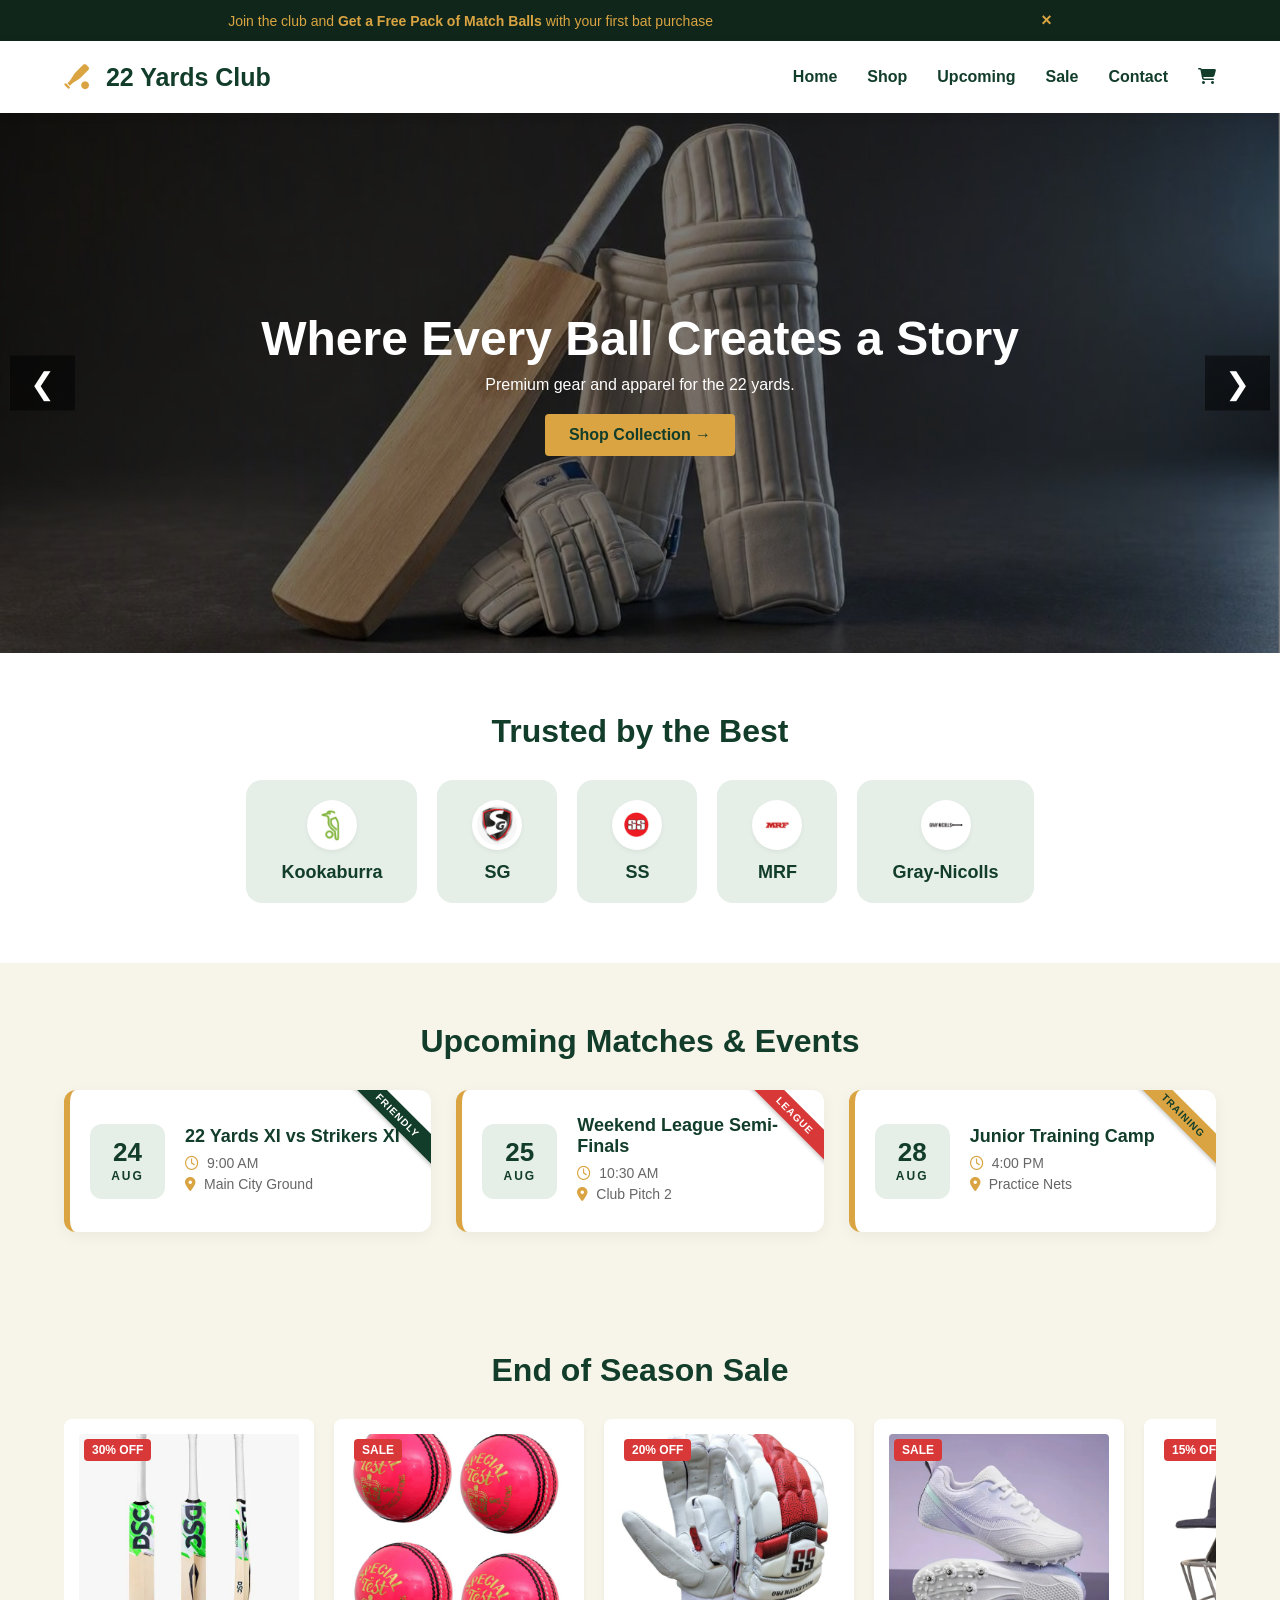
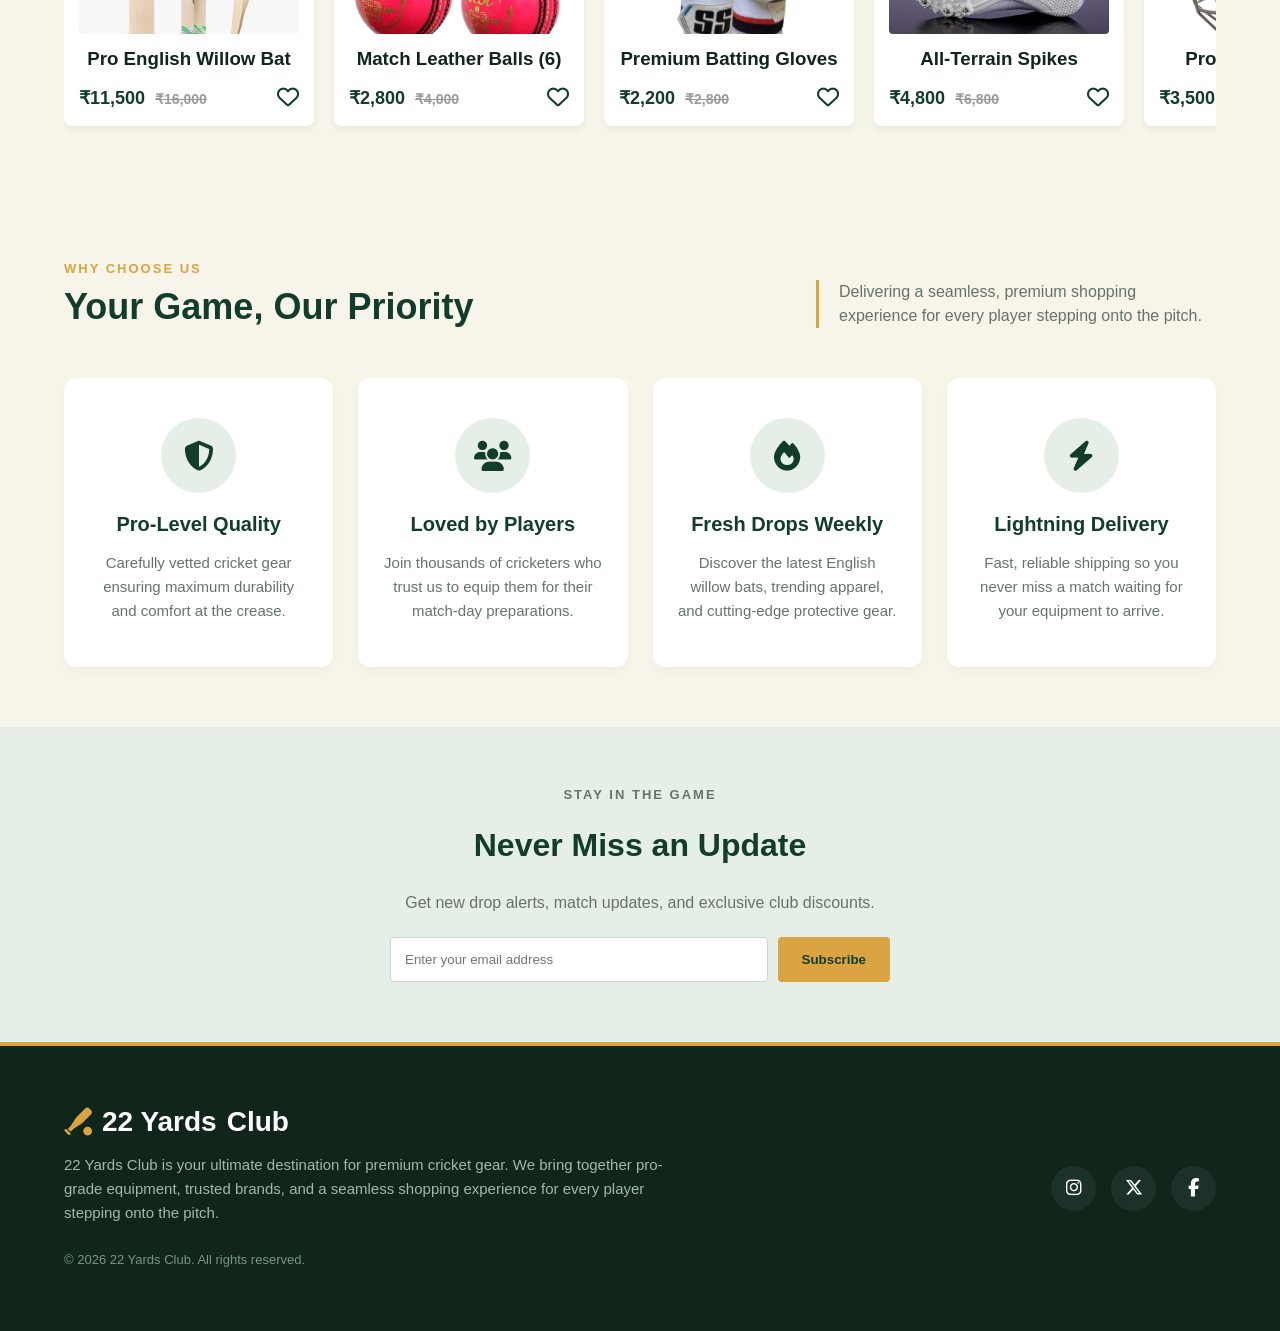
==== commit 95095a9e: "Revert "Add cart functionality"" ====
--- a/index.html
+++ b/index.html
@@ -40,12 +40,7 @@
             <li><a href="#upcoming">Upcoming</a></li>
             <li><a href="#sale__section">Sale</a></li>
             <li><a href="contact.html">Contact</a></li>
-            <li>
-            <a href="cart.html" class="cart-icon">
-                <i class="fa-solid fa-cart-shopping"></i>
-                <span id="cart-count">0</span>
-            </a>
-           </li>
+            <li><a href="cart.html" class="cart-icon"><i class="fa-solid fa-cart-shopping"></i></a></li>
         </ul>
     </nav>
 
@@ -191,17 +186,7 @@
                 <h3 style="margin-top:10px;">Pro English Willow Bat</h3>
                 <div class="item__details">
                     <p class="price">₹11,500 <del>₹16,000</del></p>
-                    <button 
-                    class="add-cart-btn"
-                    data-name="Pro English Willow Bat"
-                    data-price="11500"
-                    data-image="images/sales/willow_bat.png">
-                    <i class="fa-solid fa-cart-plus"></i>
-                    Add to Cart
-                   </button>
-                    <button class="like__btn">
-                    <i class="fa-regular fa-heart"></i>
-                    </button>
+                    <button class="like__btn"><i class="fa-regular fa-heart"></i></button>
                 </div>
             </div>
 
@@ -212,14 +197,6 @@
                 <h3 style="margin-top:10px;">Match Leather Balls (6)</h3>
                 <div class="item__details">
                     <p class="price">₹2,800 <del>₹4,000</del></p>
-                    <button 
-                    class="add-cart-btn"
-                    data-name="Leather Ball Pack"
-                    data-price="₹2,800"
-                    data-image="images/sales/leather_balls.png">
-                    <i class="fa-solid fa-cart-plus"></i>
-                    Add to Cart
-                   </button>
                     <button class="like__btn"><i class="fa-regular fa-heart"></i></button>
                 </div>
             </div>
@@ -231,14 +208,6 @@
                 <h3 style="margin-top:10px;">Premium Batting Gloves</h3>
                 <div class="item__details">
                     <p class="price">₹2,200 <del>₹2,800</del></p>
-                    <button 
-                    class="add-cart-btn"
-                    data-name="Batting Gloves"
-                    data-price="₹2,200"
-                    data-image="images/sales/batting_gloves.png">
-                    <i class="fa-solid fa-cart-plus"></i>
-                    Add to Cart
-                   </button>
                     <button class="like__btn"><i class="fa-regular fa-heart"></i></button>
                 </div>
             </div>
@@ -250,14 +219,6 @@
                 <h3 style="margin-top:10px;">All-Terrain Spikes</h3>
                 <div class="item__details">
                     <p class="price">₹4,800 <del>₹6,800</del></p>
-                     <button 
-                    class="add-cart-btn"
-                    data-name="Cricket Spikes"
-                    data-price="₹4,800"
-                    data-image="images/sales/terrain_spikes.png">
-                    <i class="fa-solid fa-cart-plus"></i>
-                    Add to Cart
-                   </button>
                     <button class="like__btn"><i class="fa-regular fa-heart"></i></button>
                 </div>
             </div>
@@ -269,14 +230,6 @@
                 <h3 style="margin-top:10px;">Pro Cricket Helmet</h3>
                 <div class="item__details">
                     <p class="price">₹3,500 <del>₹4,100</del></p>
-                    <button 
-                    class="add-cart-btn"
-                    data-name="Pro Cricket Helmet"
-                    data-price="₹3,500"
-                    data-image="images/sales/cricket_helmet.png">
-                    <i class="fa-solid fa-cart-plus"></i>
-                    Add to Cart
-                   </button>
                     <button class="like__btn"><i class="fa-regular fa-heart"></i></button>
                 </div>
             </div>
@@ -288,14 +241,6 @@
                 <h3 style="margin-top:10px;">Wicket Keeping Gloves</h3>
                 <div class="item__details">
                     <p class="price">₹2,500 <del>₹3,200</del></p>
-                    <button 
-                    class="add-cart-btn"
-                    data-name="Wicket Keeping Gloves"
-                    data-price="₹2,500"
-                    data-image="images/sales/wicket_keepin_gloves.png">
-                    <i class="fa-solid fa-cart-plus"></i>
-                    Add to Cart
-                   </button>
                     <button class="like__btn"><i class="fa-regular fa-heart"></i></button>
                 </div>
             </div>
@@ -307,14 +252,6 @@
                 <h3 style="margin-top:10px;">Master Blaster Kit Bag</h3>
                 <div class="item__details">
                     <p class="price">₹3,000 <del>₹5,000</del></p>
-                     <button 
-                    class="add-cart-btn"
-                    data-name="Master Blaster Kit Bag"
-                    data-price="₹3,000"
-                    data-image="images/sales/kit_bag.png">
-                    <i class="fa-solid fa-cart-plus"></i>
-                    Add to Cart
-                   </button>
                     <button class="like__btn"><i class="fa-regular fa-heart"></i></button>
                 </div>
             </div>
@@ -326,14 +263,6 @@
                 <h3 style="margin-top:10px;">Pro Batting Leg Guards</h3>
                 <div class="item__details">
                     <p class="price">₹3,800 <del>₹5,500</del></p>
-                    <button 
-                    class="add-cart-btn"
-                    data-name="Pro Batting Leg Guards"
-                    data-price="₹3,800"
-                    data-image="images/sales/leg_guard.png">
-                    <i class="fa-solid fa-cart-plus"></i>
-                    Add to Cart
-                   </button>
                     <button class="like__btn"><i class="fa-regular fa-heart"></i></button>
                 </div>
             </div>
@@ -345,14 +274,6 @@
                 <h3 style="margin-top:10px;">Ash Wood Stumps Set</h3>
                 <div class="item__details">
                     <p class="price">₹1,500 <del>₹2,000</del></p>
-                     <button 
-                    class="add-cart-btn"
-                    data-name="Wooden Stumps"
-                    data-price="₹1,500"
-                    data-image="images/sales/stumps_set.png">
-                    <i class="fa-solid fa-cart-plus"></i>
-                    Add to Cart
-                   </button>
                     <button class="like__btn"><i class="fa-regular fa-heart"></i></button>
                 </div>
             </div>
@@ -364,14 +285,6 @@
                 <h3 style="margin-top:10px;">Inner Thigh Guard</h3>
                 <div class="item__details">
                     <p class="price">₹800 <del>₹1,200</del></p>
-                     <button 
-                    class="add-cart-btn"
-                    data-name="Thigh Guard"
-                    data-price="₹800"
-                    data-image="images/sales/thigh_guard.png">
-                    <i class="fa-solid fa-cart-plus"></i>
-                    Add to Cart
-                   </button>
                     <button class="like__btn"><i class="fa-regular fa-heart"></i></button>
                 </div>
             </div>
--- a/style.css
+++ b/style.css
@@ -1323,9 +1323,6 @@
 }
 
 
-
-
-
 /* ================= SMALL MOBILE ================= */
 
 @media (max-width: 480px) {
@@ -1361,133 +1358,4 @@
     .shop__search {
         margin-top: 20px;
     }
-}
-
-
-/* CART PAGE STYLES */
-
-.cart-section {
-    max-width: 1000px;
-    margin: 50px auto;
-    padding: 20px;
-}
-
-.cart-section h1 {
-    text-align: center;
-    margin-bottom: 30px;
-}
-
-.cart-item {
-    display: flex;
-    gap: 25px;
-    align-items: center;
-
-    padding: 20px;
-    margin-bottom: 15px;
-
-    border: 1px solid #ddd;
-    border-radius: 10px;
-}
-
-.cart-item img {
-    width: 120px;
-    height: 120px;
-    object-fit: contain;
-}
-
-.cart-item-info {
-    flex: 1;
-}
-
-.quantity {
-    display: flex;
-    align-items: center;
-    gap: 15px;
-    margin: 15px 0;
-}
-
-.quantity button {
-    width: 35px;
-    height: 35px;
-    border: none;
-    background: #123d2a;
-    color: white;
-    border-radius: 5px;
-    cursor: pointer;
-}
-
-.remove-btn {
-    background: #d93838;
-    color: white;
-    border: none;
-    padding: 8px 12px;
-    border-radius: 5px;
-    cursor: pointer;
-}
-
-.cart-total {
-    text-align: right;
-    margin-top: 30px;
-}
-
-#checkout-btn {
-    background: #123d2a;
-    color: white;
-    border: none;
-    padding: 12px 25px;
-    border-radius: 6px;
-    cursor: pointer;
-}
-
-.empty-cart {
-    text-align: center;
-    padding: 50px;
-}
-
-.empty-cart i {
-    font-size: 50px;
-    margin-bottom: 20px;
-}
-
-
-.add-cart-btn {
-    background-color: #123d2a;
-    color: white;
-    border: none;
-    padding: 10px 15px;
-    border-radius: 6px;
-    cursor: pointer;
-    font-size: 14px;
-    margin: 8px;
-    transition: 0.3s;
-}
-
-.add-cart-btn:hover {
-    background-color: #d9a441;
-    color: #123d2a;
-}
-
-.cart-icon {
-    position: relative;
-}
-
-#cart-count {
-    position: absolute;
-    top: -10px;
-    right: -12px;
-
-    background: #d93838;
-    color: white;
-
-    width: 20px;
-    height: 20px;
-
-    border-radius: 50%;
-
-    display: flex;
-    align-items: center;
-    justify-content: center;
-
-    font-size: 12px;
-    font-weight: bold;
 }
